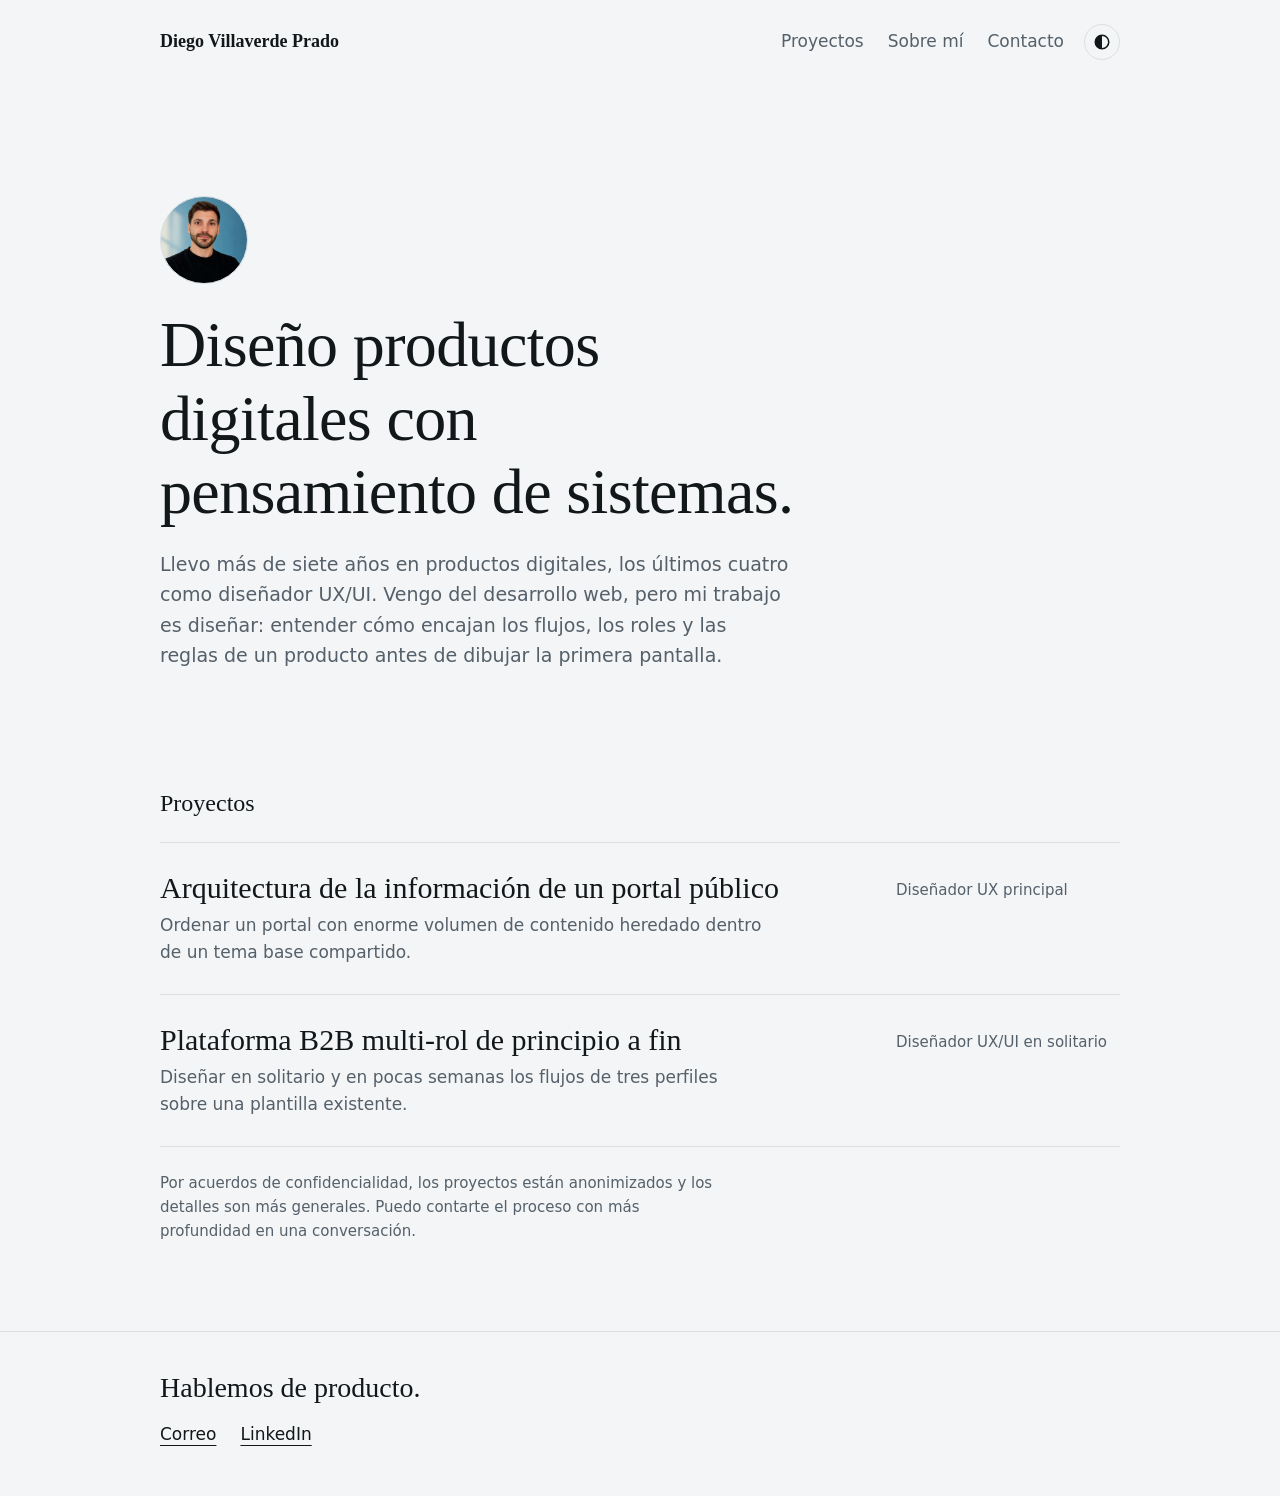
==== index.html @ da44a86e "Initial upload of files" ====
<!doctype html>
<html lang="es">
<head>
<meta charset="utf-8">
<meta name="viewport" content="width=device-width,initial-scale=1">
<title>Diego Villaverde Prado, diseñador UX/UI</title>
<meta name="description" content="Portfolio de Diego Villaverde Prado, diseñador UX/UI con background de desarrollo web. Proyectos de producto y proceso.">
<link rel="icon" href="favicon/favicon.ico" sizes="any">
<link rel="icon" type="image/png" sizes="32x32" href="favicon/favicon-32x32.png">
<link rel="icon" type="image/png" sizes="16x16" href="favicon/favicon-16x16.png">
<link rel="apple-touch-icon" href="favicon/apple-touch-icon.png">
<link rel="manifest" href="favicon/site.webmanifest">
<meta name="theme-color" content="#f3f5f6" media="(prefers-color-scheme: light)">
<meta name="theme-color" content="#0f1316" media="(prefers-color-scheme: dark)">
<script>try{var t=localStorage.getItem("theme");if(t)document.documentElement.dataset.theme=t}catch(e){}</script>
<link rel="stylesheet" href="css/style.css">
<script type="speculationrules">{"prerender":[{"where":{"selector_matches":"a[href^='projects/']"},"eagerness":"moderate"}]}</script>
</head>
<body>
<a class="skip" href="#projects">Saltar al contenido</a>
<header>
<div class="wrap">
<a class="brand" href="index.html">Diego Villaverde Prado</a>
<div class="tools">
<nav aria-label="Principal">
<a href="#projects">Proyectos</a>
<!-- Para activar el laboratorio: quita hidden aquí y en la sección #lab -->
<a href="#lab" hidden>Laboratorio</a>
<a href="about.html">Sobre mí</a>
<a href="#contact">Contacto</a>
</nav>
<button class="theme" type="button" aria-label="Modo oscuro" aria-pressed="false"><svg width="18" height="18" viewBox="0 0 24 24" aria-hidden="true"><circle cx="12" cy="12" r="9" fill="none" stroke="currentColor" stroke-width="2"/><path d="M12 3a9 9 0 0 0 0 18z" fill="currentColor"/></svg></button>
</div>
</div>
</header>
<main>
<div class="wrap hero">
<div class="avatar" role="img" aria-label="Foto de Diego Villaverde Prado"></div>
<h1>Diseño productos digitales con pensamiento de sistemas.</h1>
<p>Llevo más de siete años en productos digitales, los últimos cuatro como diseñador UX/UI. Vengo del desarrollo web, pero mi trabajo es diseñar: entender cómo encajan los flujos, los roles y las reglas de un producto antes de dibujar la primera pantalla.</p>
</div>

<section id="projects" aria-labelledby="t-projects">
<div class="wrap">
<h2 id="t-projects">Proyectos</h2>
<ul class="cases">
<li class="case">
<a href="projects/public-portal.html">
<div>
<h3>Arquitectura de la información de un portal público</h3>
<p>Ordenar un portal con enorme volumen de contenido heredado dentro de un tema base compartido.</p>
</div>
<span class="role">Diseñador UX principal</span>
</a>
<aside class="peek" aria-hidden="true">
<h4>Arquitectura de la información de un portal público</h4>
<dl>
<dt>Rol</dt><dd>Diseñador UX principal</dd>
<dt>Duración</dt><dd>Proyecto largo, con muchas iteraciones</dd>
<dt>Resultado</dt><dd>Estructura más clara y sencilla, validada con usuarios y aceptada por el cliente</dd>
</dl>
</aside>
</li>
<li class="case">
<a href="projects/b2b-platform.html">
<div>
<h3>Plataforma B2B multi-rol de principio a fin</h3>
<p>Diseñar en solitario y en pocas semanas los flujos de tres perfiles sobre una plantilla existente.</p>
</div>
<span class="role">Diseñador UX/UI en solitario</span>
</a>
<aside class="peek" aria-hidden="true">
<h4>Plataforma B2B multi-rol de principio a fin</h4>
<dl>
<dt>Rol</dt><dd>Diseñador UX/UI en solitario</dd>
<dt>Duración</dt><dd>Algo más de tres meses</dd>
<dt>Resultado</dt><dd>Diseño completo que superó las expectativas del cliente</dd>
</dl>
</aside>
</li>
</ul>
<p class="note">Por acuerdos de confidencialidad, los proyectos están anonimizados y los detalles son más generales. Puedo contarte el proceso con más profundidad en una conversación.</p>
</div>
</section>

<section id="lab" aria-labelledby="t-lab" hidden>
<div class="wrap">
<h2 id="t-lab">Laboratorio</h2>
<div class="lab">
<article><h3>Experimento de ejemplo</h3><p>Una idea pequeña, probada y documentada.</p></article>
<article><h3>Otro experimento</h3><p>Lo que salió bien y lo que no.</p></article>
<article><h3>Notas en abierto</h3><p>Aprendizajes sueltos, sin pulir.</p></article>
</div>
</div>
</section>
</main>

<footer id="contact">
<div class="wrap">
<h2>Hablemos de producto.</h2>
<ul>
<li><a href="mailto:diego.villaverdeprado@gmail.com">Correo</a></li>
<li><a href="https://www.linkedin.com/in/diego-villaverde/">LinkedIn</a></li>
</ul>
</div>
</footer>
<script>
const b=document.querySelector(".theme"),r=document.documentElement,m=matchMedia("(prefers-color-scheme:dark)");
const dark=()=>r.dataset.theme?r.dataset.theme==="dark":m.matches;
const sync=()=>b.setAttribute("aria-pressed",dark());
b.onclick=()=>{const n=dark()?"light":"dark";r.dataset.theme=n;try{localStorage.setItem("theme",n)}catch(e){}sync()};
m.onchange=sync;sync();
</script>
</body>
</html>
---- css/style.css ----
@view-transition{navigation:auto}
:root{color-scheme:light dark;
--bg:#f3f5f6;--fg:#12171a;--muted:#55606a;--line:#d9dfe3;--card:#fff;--accent:#1c4fd8;
--serif:"Iowan Old Style","Palatino Linotype",Palatino,Georgia,serif;
--sans:system-ui,-apple-system,"Segoe UI",Roboto,sans-serif;--w:66rem}
@media(prefers-color-scheme:dark){:root:not([data-theme=light]){--bg:#0f1316;--fg:#e8edf0;--muted:#9aa6af;--line:#222a30;--card:#171d21;--accent:#8fb0ff}}
:root[data-theme=dark]{color-scheme:dark;--bg:#0f1316;--fg:#e8edf0;--muted:#9aa6af;--line:#222a30;--card:#171d21;--accent:#8fb0ff}
:root[data-theme=light]{color-scheme:light}
*{box-sizing:border-box}
@media(prefers-reduced-motion:no-preference){html{scroll-behavior:smooth}}
body{margin:0;background:var(--bg);color:var(--fg);font:1.0625rem/1.6 var(--sans)}
a{color:inherit}
:focus-visible{outline:3px solid var(--accent);outline-offset:3px;border-radius:2px}
.skip{position:absolute;left:1rem;top:-4rem;background:var(--fg);color:var(--bg);padding:.5rem 1rem;z-index:10}
.skip:focus{top:1rem}
.wrap{max-width:var(--w);margin-inline:auto;padding-inline:clamp(1.25rem,5vw,3rem)}
header .wrap{display:flex;flex-wrap:wrap;justify-content:space-between;align-items:baseline;gap:1rem;padding-block:1.5rem}
.brand{font:600 1.125rem var(--serif);text-decoration:none}
nav{display:flex;gap:1.5rem;flex-wrap:wrap}
nav a{color:var(--muted);text-decoration:none}
nav a:hover{color:var(--fg);text-decoration:underline;text-underline-offset:.3em}
.tools{display:flex;align-items:center;gap:1.25rem}
.theme{display:grid;place-items:center;width:2.25rem;height:2.25rem;border:1px solid var(--line);border-radius:50%;background:none;color:var(--fg);cursor:pointer}
.theme:hover{border-color:var(--fg)}
h1,h2,h3{font-family:var(--serif);font-weight:500;line-height:1.15;margin:0}
.avatar{width:5.5rem;height:5.5rem;border-radius:50%;border:1px solid var(--line);margin-bottom:1.5rem;background:url(../assets/avatar.webp) center/cover no-repeat,var(--line)}
.hero{padding-block:clamp(3rem,10vw,7rem) clamp(2rem,6vw,4rem)}
.hero h1{font-size:clamp(2.25rem,6vw,4rem);max-width:20ch;letter-spacing:-.01em}
.hero p{max-width:52ch;color:var(--muted);font-size:1.1875rem;margin:1.25rem 0 0}
section{padding-block:clamp(2rem,5vw,3.5rem)}
section>.wrap>h2{font-size:1.5rem;margin-bottom:1.5rem}
.cases{list-style:none;margin:0;padding:0;border-top:1px solid var(--line)}
.case{border-bottom:1px solid var(--line);position:relative}
.case>a{display:grid;grid-template-columns:1fr minmax(10rem,14rem);gap:.5rem 2rem;padding-block:1.75rem;text-decoration:none}
.case h3{font-size:clamp(1.375rem,3vw,1.875rem);transition:transform .2s}
.case p{margin:.4rem 0 0;color:var(--muted);max-width:56ch}
.case .role{color:var(--muted);font-size:.9375rem;align-self:start;padding-top:.45rem}
.case:is(:hover,:focus-within) h3{transform:translateX(.5rem);color:var(--accent)}
.note{color:var(--muted);font-size:.9375rem;max-width:60ch;margin:1.5rem 0 0}
/* Ficha flotante: sustituye a la thumbnail y no revela nada del cliente */
.peek{position:fixed;right:clamp(1rem,3vw,2.5rem);bottom:clamp(1rem,3vw,2.5rem);width:21rem;background:var(--card);border:1px solid var(--line);border-left:4px solid var(--accent);padding:1.25rem 1.25rem 1rem;box-shadow:0 12px 32px -12px rgb(0 0 0/.25);opacity:0;visibility:hidden;transform:translateY(10px);transition:opacity .15s,transform .15s,visibility .15s;pointer-events:none;z-index:5}
.case:is(:hover,:focus-within) .peek{opacity:1;visibility:visible;transform:none}
.peek h4{font:500 1.125rem/1.3 var(--serif);margin:0 0 .75rem}
.peek dl{margin:0;display:grid;grid-template-columns:auto 1fr;gap:.35rem 1rem;font-size:.9375rem}
.peek dt{color:var(--muted)}
.peek dd{margin:0}
@media(hover:none),(max-width:52rem){.peek{display:none}.case>a{grid-template-columns:1fr}}
/* Laboratorio: oculto por defecto con el atributo hidden */
.lab{display:grid;grid-template-columns:repeat(auto-fit,minmax(15rem,1fr));gap:1rem}
.lab article{background:var(--card);border:1px solid var(--line);padding:1.25rem}
.lab h3{font-size:1.25rem}
.lab p{color:var(--muted);margin:.5rem 0 0}
footer{border-top:1px solid var(--line);margin-top:2rem}
footer .wrap{padding-block:2.5rem 3rem}
footer h2{font-size:1.75rem}
footer ul{list-style:none;padding:0;margin:1rem 0 0;display:flex;gap:1.5rem;flex-wrap:wrap}
footer a{text-underline-offset:.3em}
[hidden]{display:none!important}
/* Páginas de caso */
.case-head{padding-top:clamp(2rem,6vw,4rem);max-width:44rem}
.case-head h1{font-size:clamp(2rem,5vw,3rem);letter-spacing:-.01em}
.subtitle{font:italic 1.25rem/1.4 var(--serif);color:var(--muted);margin:.75rem 0 0}
.nda{border-left:4px solid var(--accent);background:var(--card);padding:.75rem 1rem;margin:1.5rem 0;font-size:.9375rem}
.facts{display:grid;grid-template-columns:minmax(7rem,10rem) 1fr;border-top:1px solid var(--line);margin:2rem 0}
.facts dt,.facts dd{margin:0;padding:.75rem 0;border-bottom:1px solid var(--line)}
.facts dt,.decision dt{color:var(--muted)}
.prose{max-width:44rem}
.prose h2{font-size:1.75rem;margin:3rem 0 1rem}
.prose h3{font-size:1.25rem;margin:2rem 0 .5rem}
.decision{border-top:1px solid var(--line);margin-top:2rem;padding-top:1rem}
.decision h3{margin-top:0}
.decision dl{display:grid;grid-template-columns:minmax(6rem,8rem) 1fr;gap:.6rem 1.5rem;margin:1rem 0 0}
.decision dd{margin:0}
@media(max-width:40rem){.facts,.decision dl{grid-template-columns:1fr}.facts dt{border:0;padding-bottom:0}.facts dd{padding-top:0}.decision dl{gap:.1rem}.decision dd{margin-bottom:.75rem}}
.pager{display:flex;justify-content:flex-end;max-width:44rem;margin-top:3rem;padding-top:1.5rem;border-top:1px solid var(--line)}
.pager.prev{justify-content:flex-start}
.pager a{font:500 1.25rem var(--serif);text-decoration:none}
.pager a:hover{color:var(--accent);text-decoration:underline;text-underline-offset:.3em}
.back{display:inline-block;margin-bottom:1.5rem;color:var(--muted);text-decoration:none}
.back:hover{color:var(--fg);text-decoration:underline;text-underline-offset:.3em}
.to-top{text-align:right;margin:2rem 0 0}
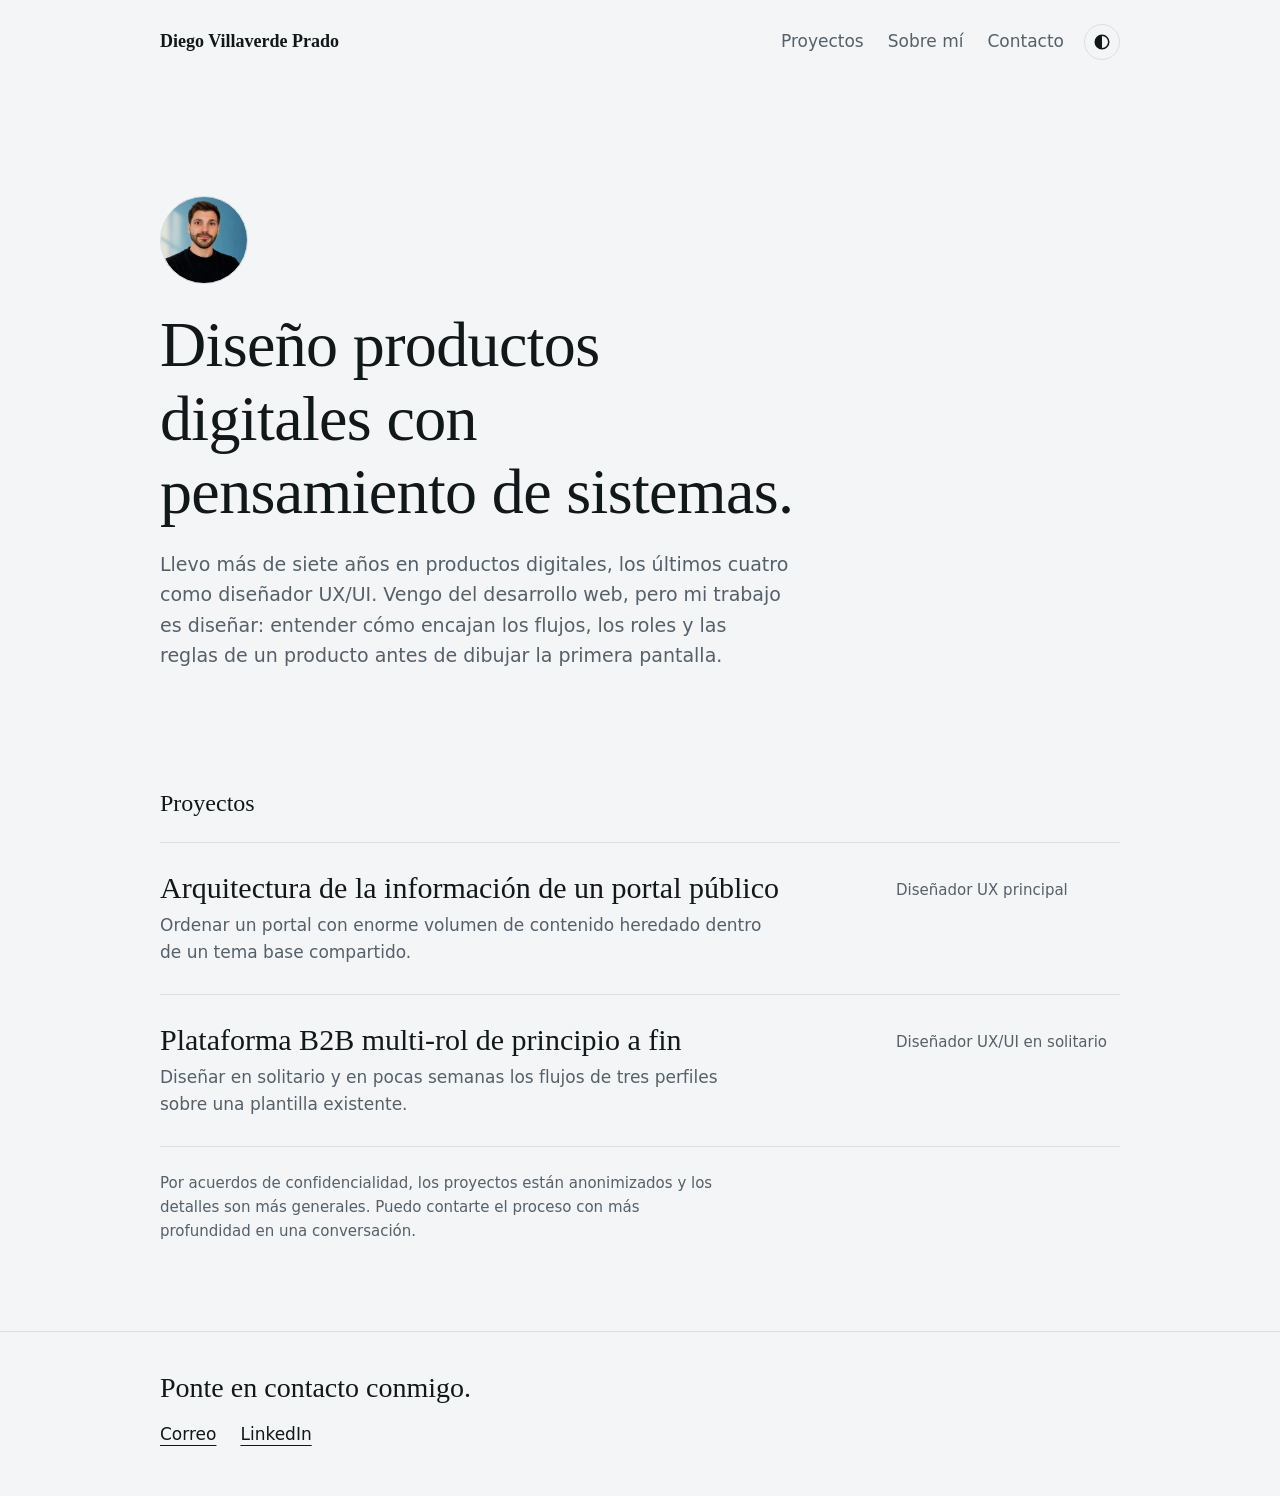
==== commit 847f1489: "Clean paths and minor content changes" ====
--- a/index.html
+++ b/index.html
@@ -20,13 +20,13 @@
 <a class="skip" href="#projects">Saltar al contenido</a>
 <header>
 <div class="wrap">
-<a class="brand" href="index.html">Diego Villaverde Prado</a>
+<a class="brand" href="./">Diego Villaverde Prado</a>
 <div class="tools">
 <nav aria-label="Principal">
 <a href="#projects">Proyectos</a>
 <!-- Para activar el laboratorio: quita hidden aquí y en la sección #lab -->
 <a href="#lab" hidden>Laboratorio</a>
-<a href="about.html">Sobre mí</a>
+<a href="about/">Sobre mí</a>
 <a href="#contact">Contacto</a>
 </nav>
 <button class="theme" type="button" aria-label="Modo oscuro" aria-pressed="false"><svg width="18" height="18" viewBox="0 0 24 24" aria-hidden="true"><circle cx="12" cy="12" r="9" fill="none" stroke="currentColor" stroke-width="2"/><path d="M12 3a9 9 0 0 0 0 18z" fill="currentColor"/></svg></button>
@@ -45,7 +45,7 @@
 <h2 id="t-projects">Proyectos</h2>
 <ul class="cases">
 <li class="case">
-<a href="projects/public-portal.html">
+<a href="projects/public-portal/">
 <div>
 <h3>Arquitectura de la información de un portal público</h3>
 <p>Ordenar un portal con enorme volumen de contenido heredado dentro de un tema base compartido.</p>
@@ -62,7 +62,7 @@
 </aside>
 </li>
 <li class="case">
-<a href="projects/b2b-platform.html">
+<a href="projects/b2b-platform/">
 <div>
 <h3>Plataforma B2B multi-rol de principio a fin</h3>
 <p>Diseñar en solitario y en pocas semanas los flujos de tres perfiles sobre una plantilla existente.</p>
@@ -97,10 +97,10 @@
 
 <footer id="contact">
 <div class="wrap">
-<h2>Hablemos de producto.</h2>
+<h2>Ponte en contacto conmigo.</h2>
 <ul>
 <li><a href="mailto:diego.villaverdeprado@gmail.com">Correo</a></li>
-<li><a href="https://www.linkedin.com/in/diego-villaverde/">LinkedIn</a></li>
+<li><a href="https://www.linkedin.com/in/diego-villaverde/" target="_blank" rel="noopener noreferrer" aria-label="LinkedIn (se abre en una pestaña nueva)">LinkedIn</a></li>
 </ul>
 </div>
 </footer>
--- a/css/style.css
+++ b/css/style.css
@@ -79,3 +79,4 @@
 .back{display:inline-block;margin-bottom:1.5rem;color:var(--muted);text-decoration:none}
 .back:hover{color:var(--fg);text-decoration:underline;text-underline-offset:.3em}
 .to-top{text-align:right;margin:2rem 0 0}
+nav a[aria-current]{color:var(--fg)}
